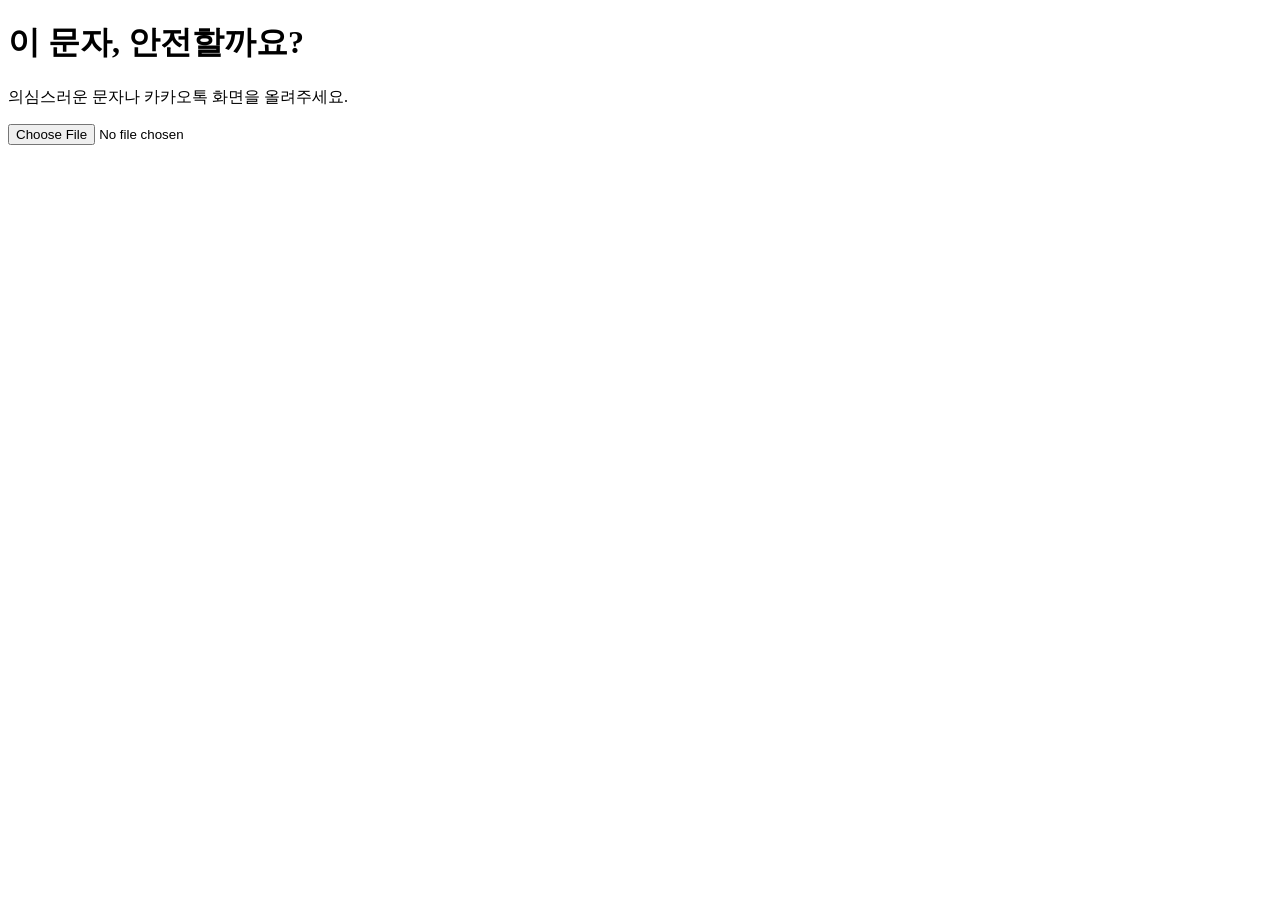
==== src/main/resources/templates/index.html @ 05caad99 "first commit" ====
<!DOCTYPE html>
<html lang="ko">
<head>
    <meta charset="UTF-8">
    <meta
        name="viewport"
        content="width=device-width, initial-scale=1.0"
    >
    <title>이 문자, 안전할까요?</title>
</head>
<body>
    <h1>이 문자, 안전할까요?</h1>
    <p>의심스러운 문자나 카카오톡 화면을 올려주세요.</p>

    <input type="file" accept="image/png, image/jpeg">
</body>
</html>
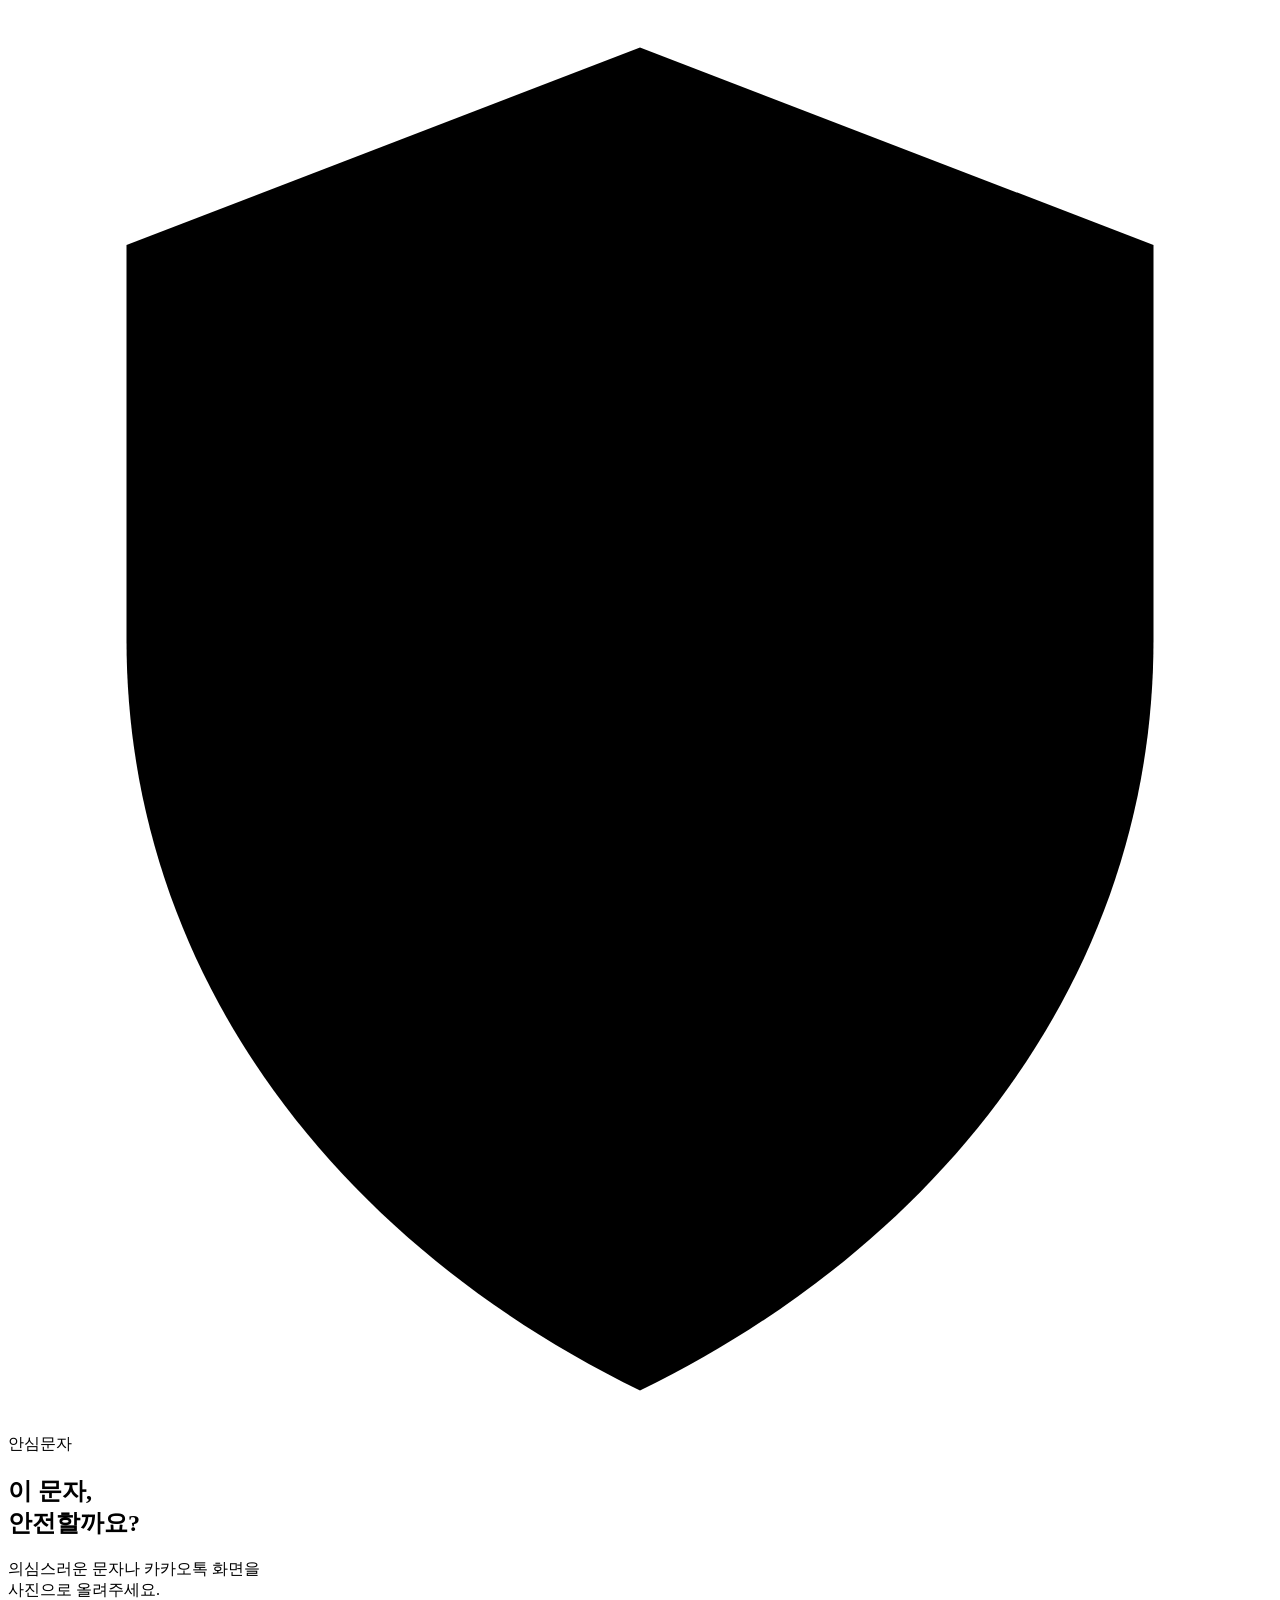
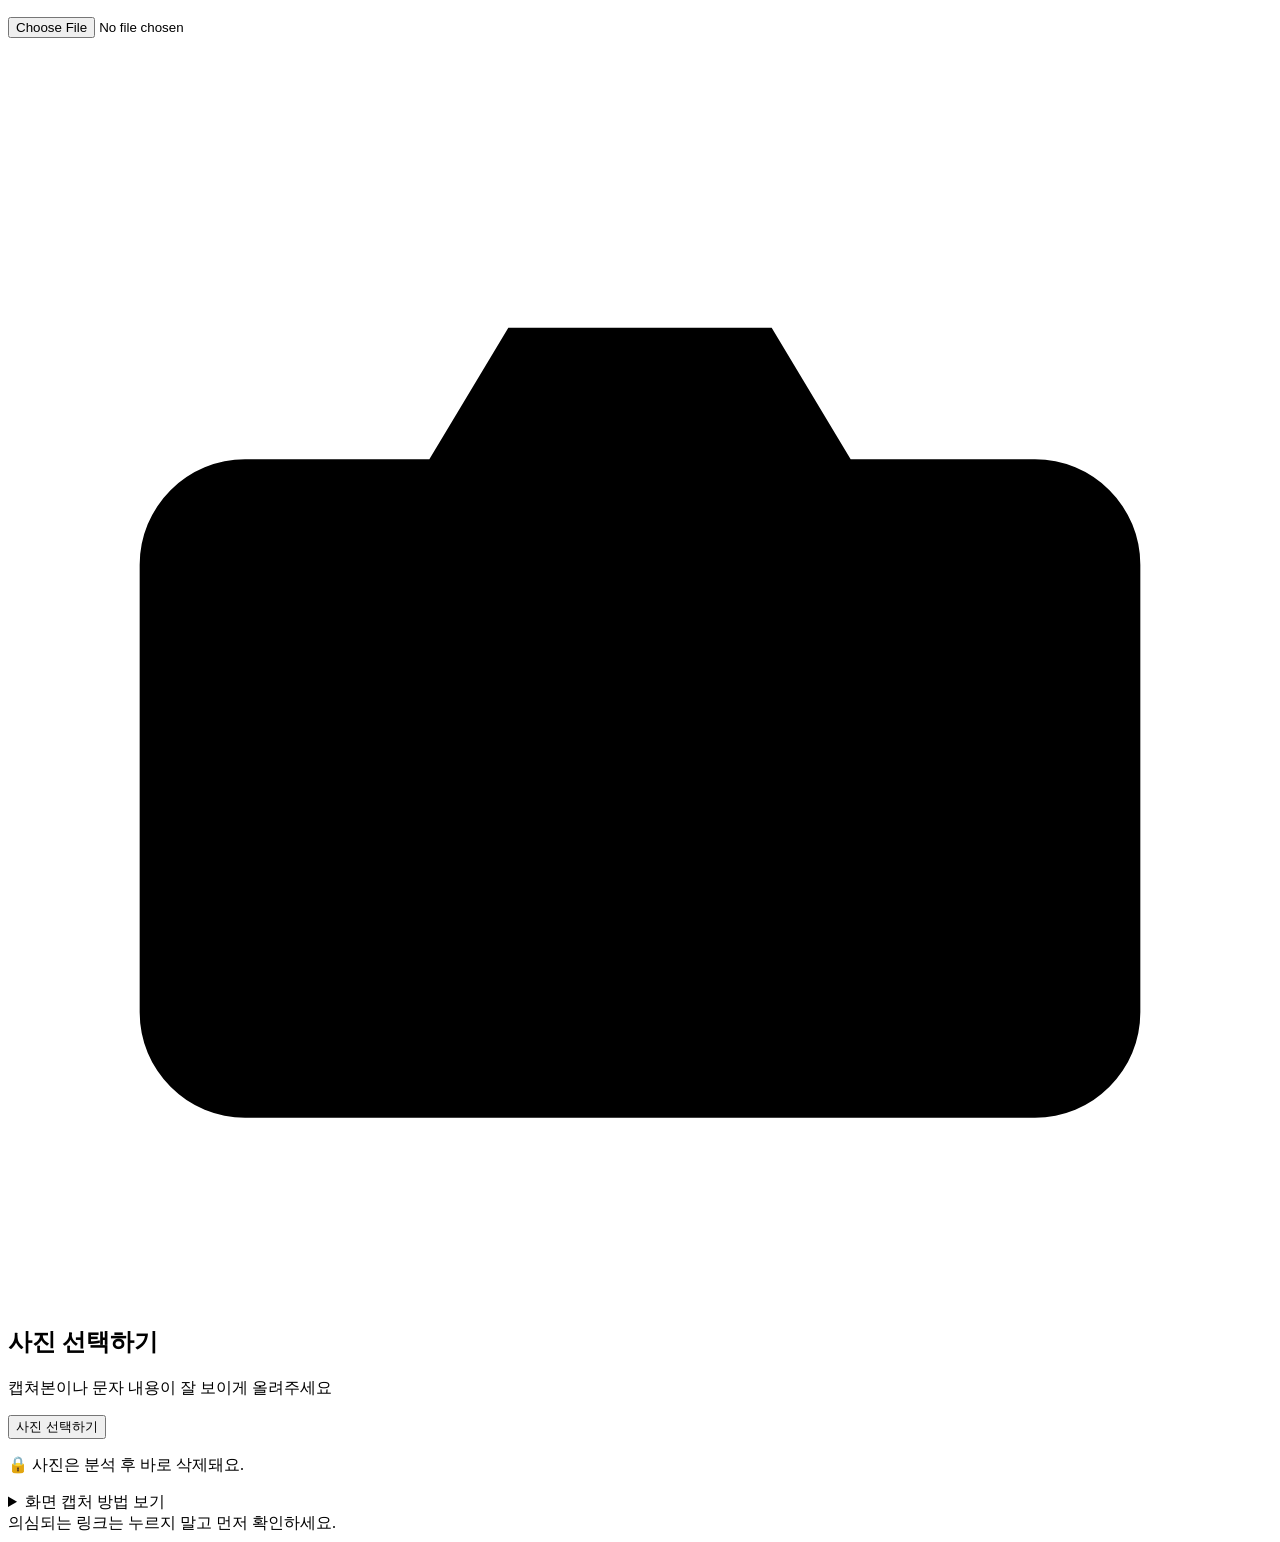
==== commit 169499f1: "feat: Front-end" ====
--- a/src/main/resources/templates/index.html
+++ b/src/main/resources/templates/index.html
@@ -1,17 +1,58 @@
-<!DOCTYPE html>
-<html lang="ko">
-<head>
-    <meta charset="UTF-8">
-    <meta
-        name="viewport"
-        content="width=device-width, initial-scale=1.0"
-    >
-    <title>이 문자, 안전할까요?</title>
-</head>
-<body>
-    <h1>이 문자, 안전할까요?</h1>
-    <p>의심스러운 문자나 카카오톡 화면을 올려주세요.</p>
-
-    <input type="file" accept="image/png, image/jpeg">
-</body>
-</html>+<!DOCTYPE html>
+<html lang="ko" xmlns:th="http://www.thymeleaf.org">
+<head>
+    <meta charset="UTF-8">
+    <meta name="viewport" content="width=device-width, initial-scale=1.0">
+    <meta name="description" content="의심스러운 문자나 카카오톡 화면을 사진으로 올려 안전 여부를 확인하세요.">
+    <title>안심문자 | 스미싱 검사</title>
+    <link rel="stylesheet" th:href="@{/css/style.css}" href="/css/style.css">
+</head>
+<body>
+    <main class="app-shell">
+        <header class="brand" aria-label="안심문자">
+            <span class="brand__mark" aria-hidden="true">
+                <svg viewBox="0 0 32 36"><path d="M16 1 29 6v10c0 8.5-5.4 15.3-13 19C8.4 31.3 3 24.5 3 16V6l13-5Z"/><path class="brand__check" d="m10 17 4 4 8-9"/></svg>
+            </span>
+            <span>안심문자</span>
+        </header>
+
+        <section class="intro" aria-labelledby="page-title">
+            <h1 id="page-title">이 문자,<br>안전할까요?</h1>
+            <p>의심스러운 문자나 카카오톡 화면을<br>사진으로 올려주세요.</p>
+        </section>
+
+        <section class="upload-card" id="uploadCard">
+            <input class="visually-hidden" id="imageInput" type="file"
+                   accept="image/png,image/jpeg,image/webp,image/gif"
+                   aria-describedby="uploadHint fileError">
+            <div class="upload-card__empty" id="emptyState">
+                <span class="camera-icon" aria-hidden="true">
+                    <svg viewBox="0 0 48 48"><path d="M9 16h7l3-5h10l3 5h7a4 4 0 0 1 4 4v17a4 4 0 0 1-4 4H9a4 4 0 0 1-4-4V20a4 4 0 0 1 4-4Z"/><circle cx="24" cy="28" r="8"/></svg>
+                </span>
+                <h2>사진 선택하기</h2>
+                <p id="uploadHint">캡쳐본이나 문자 내용이 잘 보이게 올려주세요</p>
+            </div>
+            <div class="preview" id="previewState" hidden>
+                <img id="imagePreview" alt="선택한 문자 화면 미리보기">
+                <p class="preview__name" id="fileName"></p>
+            </div>
+            <button class="primary-button analyze-button" id="analyzeButton" type="button" hidden>
+                이 사진 분석하기
+            </button>
+            <button class="primary-button" id="selectButton" type="button">사진 선택하기</button>
+            <p class="file-error" id="fileError" role="alert" aria-live="polite"></p>
+        </section>
+
+        <p class="privacy-note"><span aria-hidden="true">🔒</span> 사진은 분석 후 바로 삭제돼요.</p>
+        <details class="capture-guide">
+            <summary>화면 캡처 방법 보기</summary>
+            <div class="capture-guide__content">
+                <p><strong>아이폰</strong> 측면 버튼과 음량 높이기 버튼을 동시에 눌러주세요.</p>
+                <p><strong>안드로이드</strong> 전원 버튼과 음량 낮추기 버튼을 동시에 눌러주세요.</p>
+            </div>
+        </details>
+        <footer>의심되는 링크는 누르지 말고 먼저 확인하세요.</footer>
+    </main>
+    <script th:src="@{/js/index.js}" src="/js/index.js" defer></script>
+</body>
+</html>
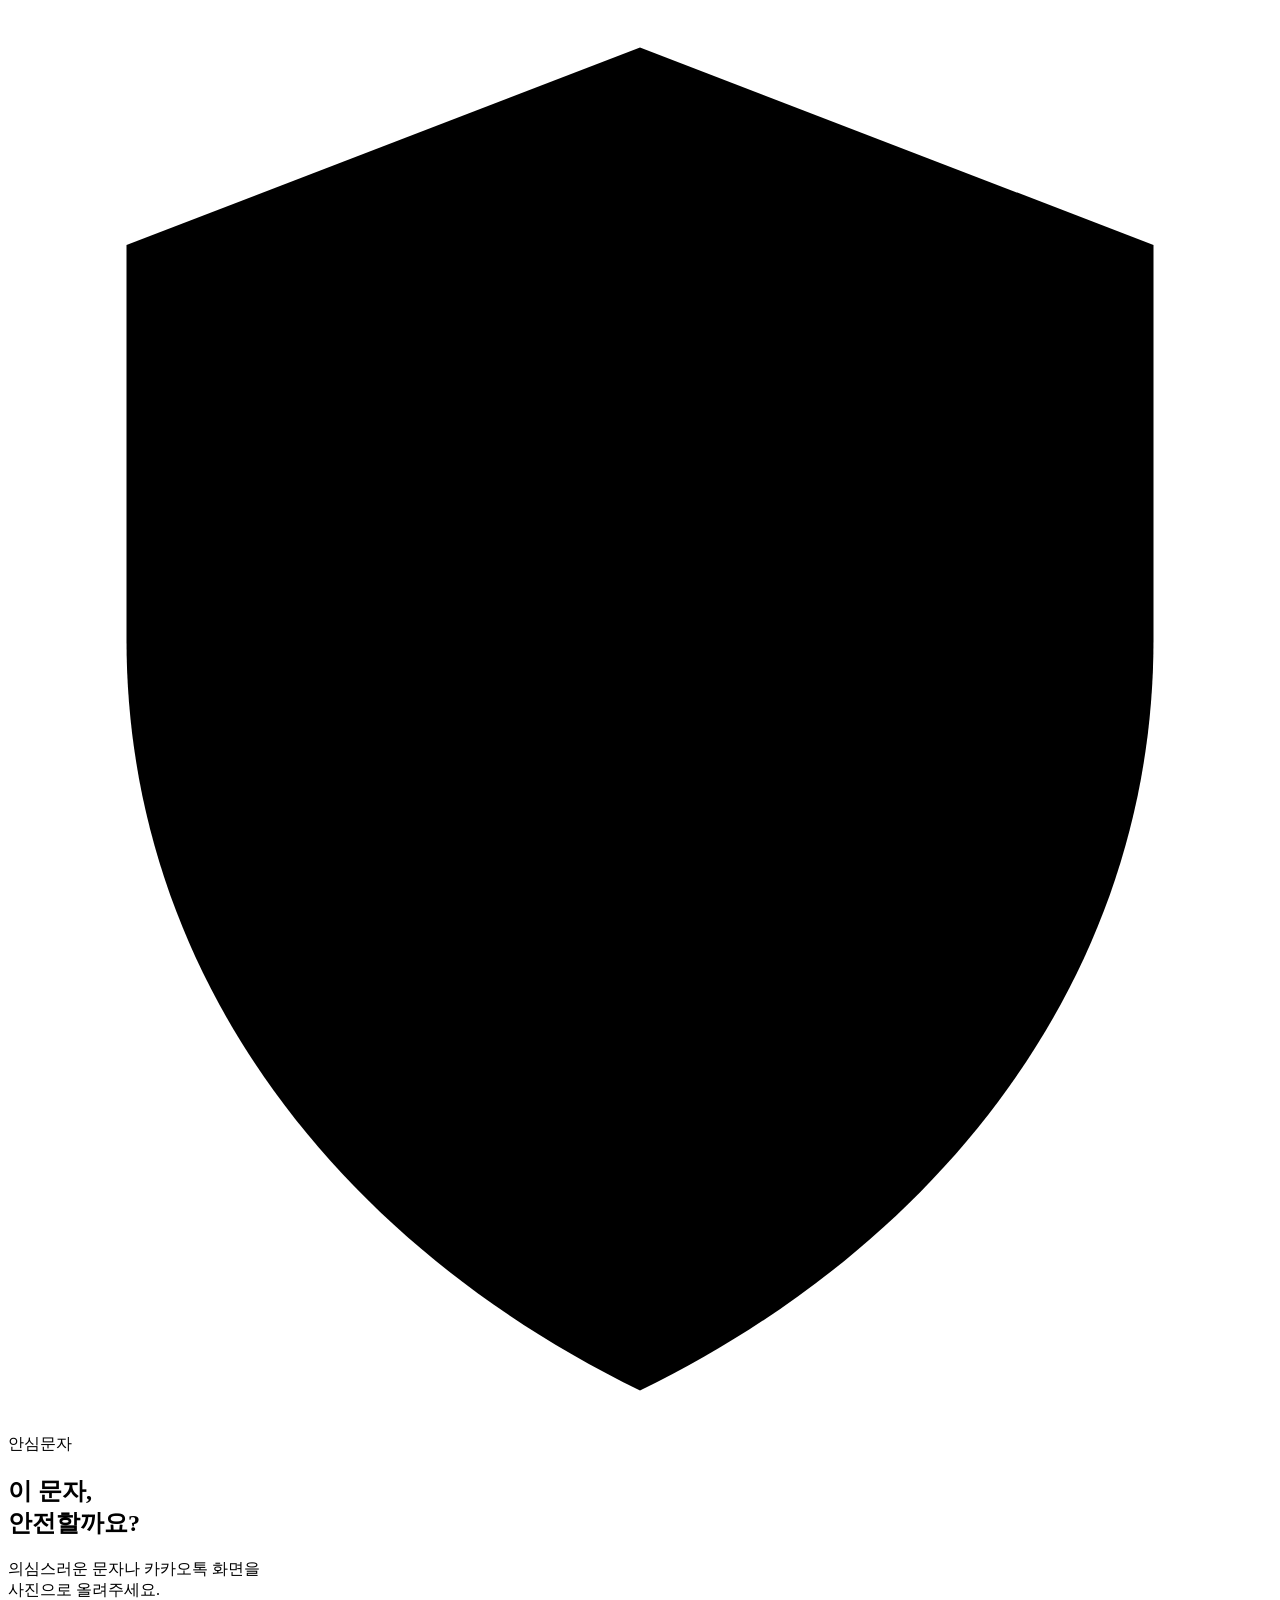
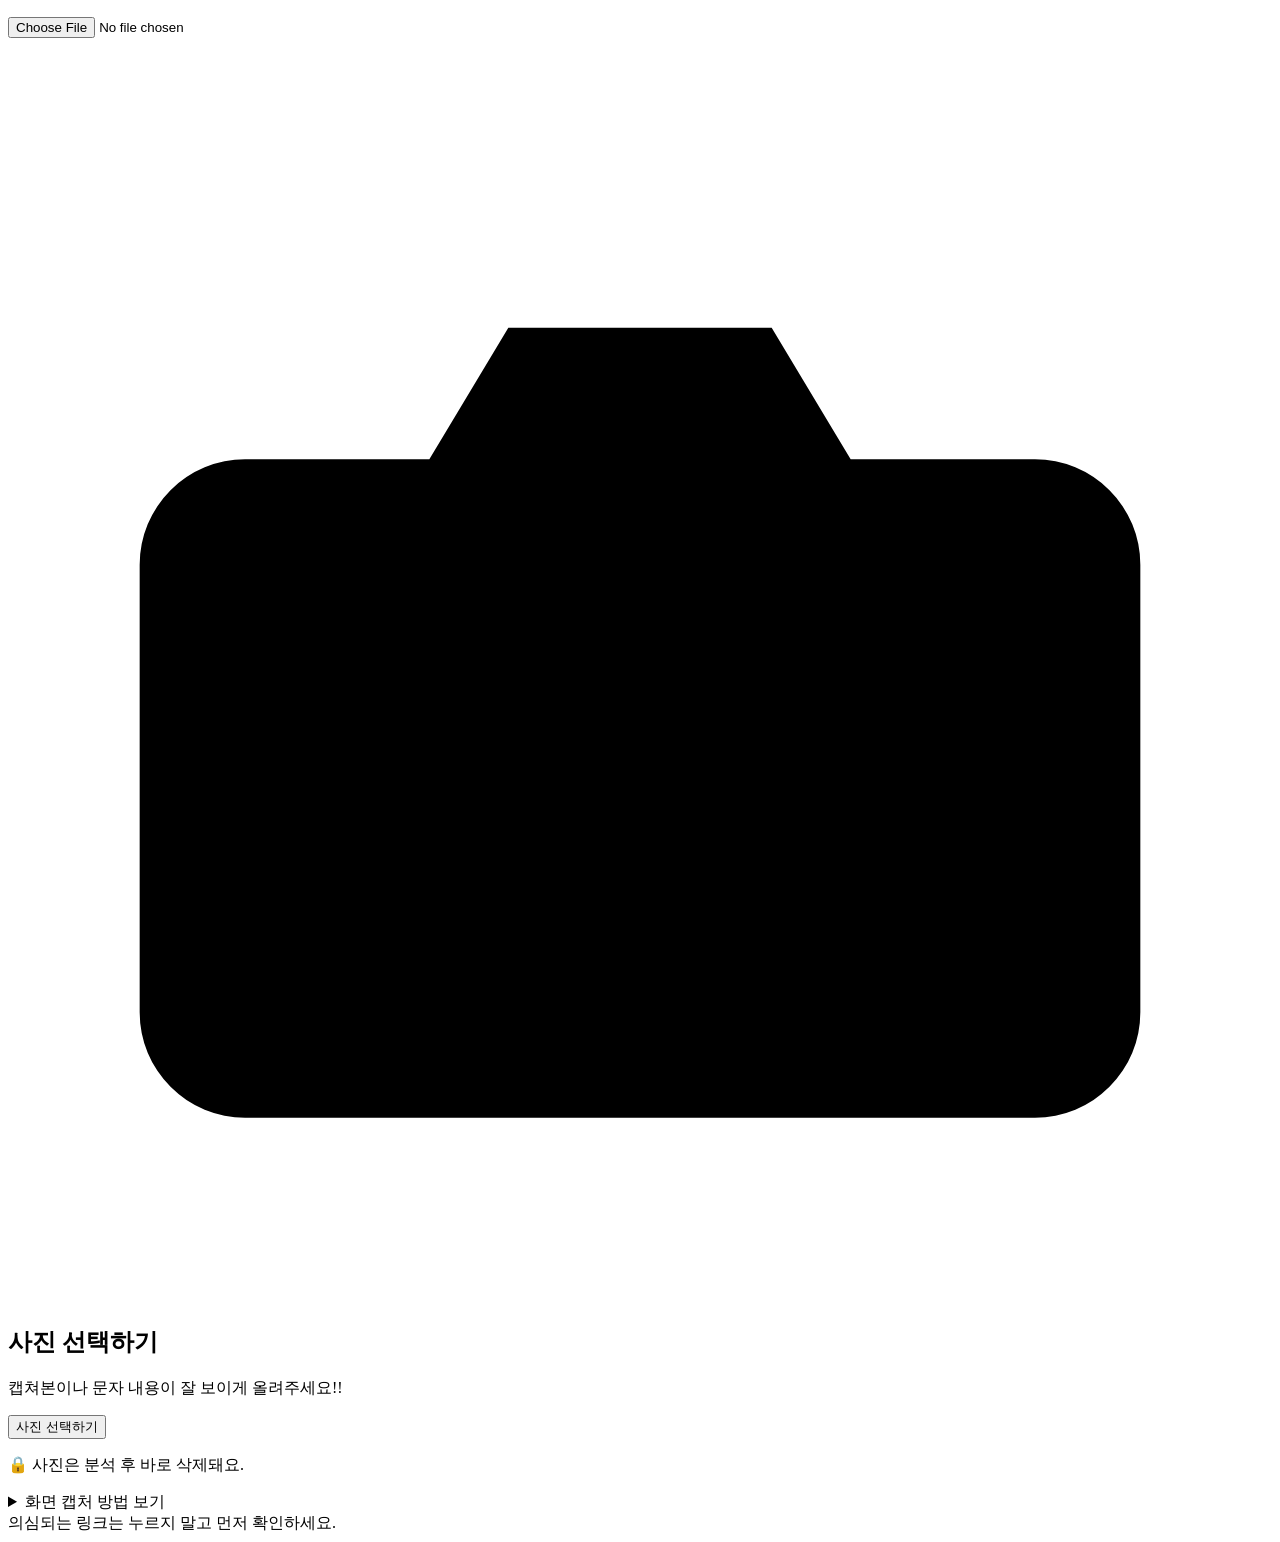
==== commit 4e5b639e: "fix: restore analysis and verified CI/CD without training artifacts" ====
--- a/src/main/resources/templates/index.html
+++ b/src/main/resources/templates/index.html
@@ -23,14 +23,14 @@
 
         <section class="upload-card" id="uploadCard">
             <input class="visually-hidden" id="imageInput" type="file"
-                   accept="image/png,image/jpeg,image/webp,image/gif"
+                   accept="image/png,image/jpeg"
                    aria-describedby="uploadHint fileError">
             <div class="upload-card__empty" id="emptyState">
                 <span class="camera-icon" aria-hidden="true">
                     <svg viewBox="0 0 48 48"><path d="M9 16h7l3-5h10l3 5h7a4 4 0 0 1 4 4v17a4 4 0 0 1-4 4H9a4 4 0 0 1-4-4V20a4 4 0 0 1 4-4Z"/><circle cx="24" cy="28" r="8"/></svg>
                 </span>
                 <h2>사진 선택하기</h2>
-                <p id="uploadHint">캡쳐본이나 문자 내용이 잘 보이게 올려주세요</p>
+                <p id="uploadHint">캡쳐본이나 문자 내용이 잘 보이게 올려주세요!!</p>
             </div>
             <div class="preview" id="previewState" hidden>
                 <img id="imagePreview" alt="선택한 문자 화면 미리보기">
@@ -39,6 +39,7 @@
             <button class="primary-button analyze-button" id="analyzeButton" type="button" hidden>
                 이 사진 분석하기
             </button>
+            <p class="analysis-hint" id="analysisHint" role="status" hidden>분석에는 대략 5초 정도 걸립니다.</p>
             <button class="primary-button" id="selectButton" type="button">사진 선택하기</button>
             <p class="file-error" id="fileError" role="alert" aria-live="polite"></p>
         </section>
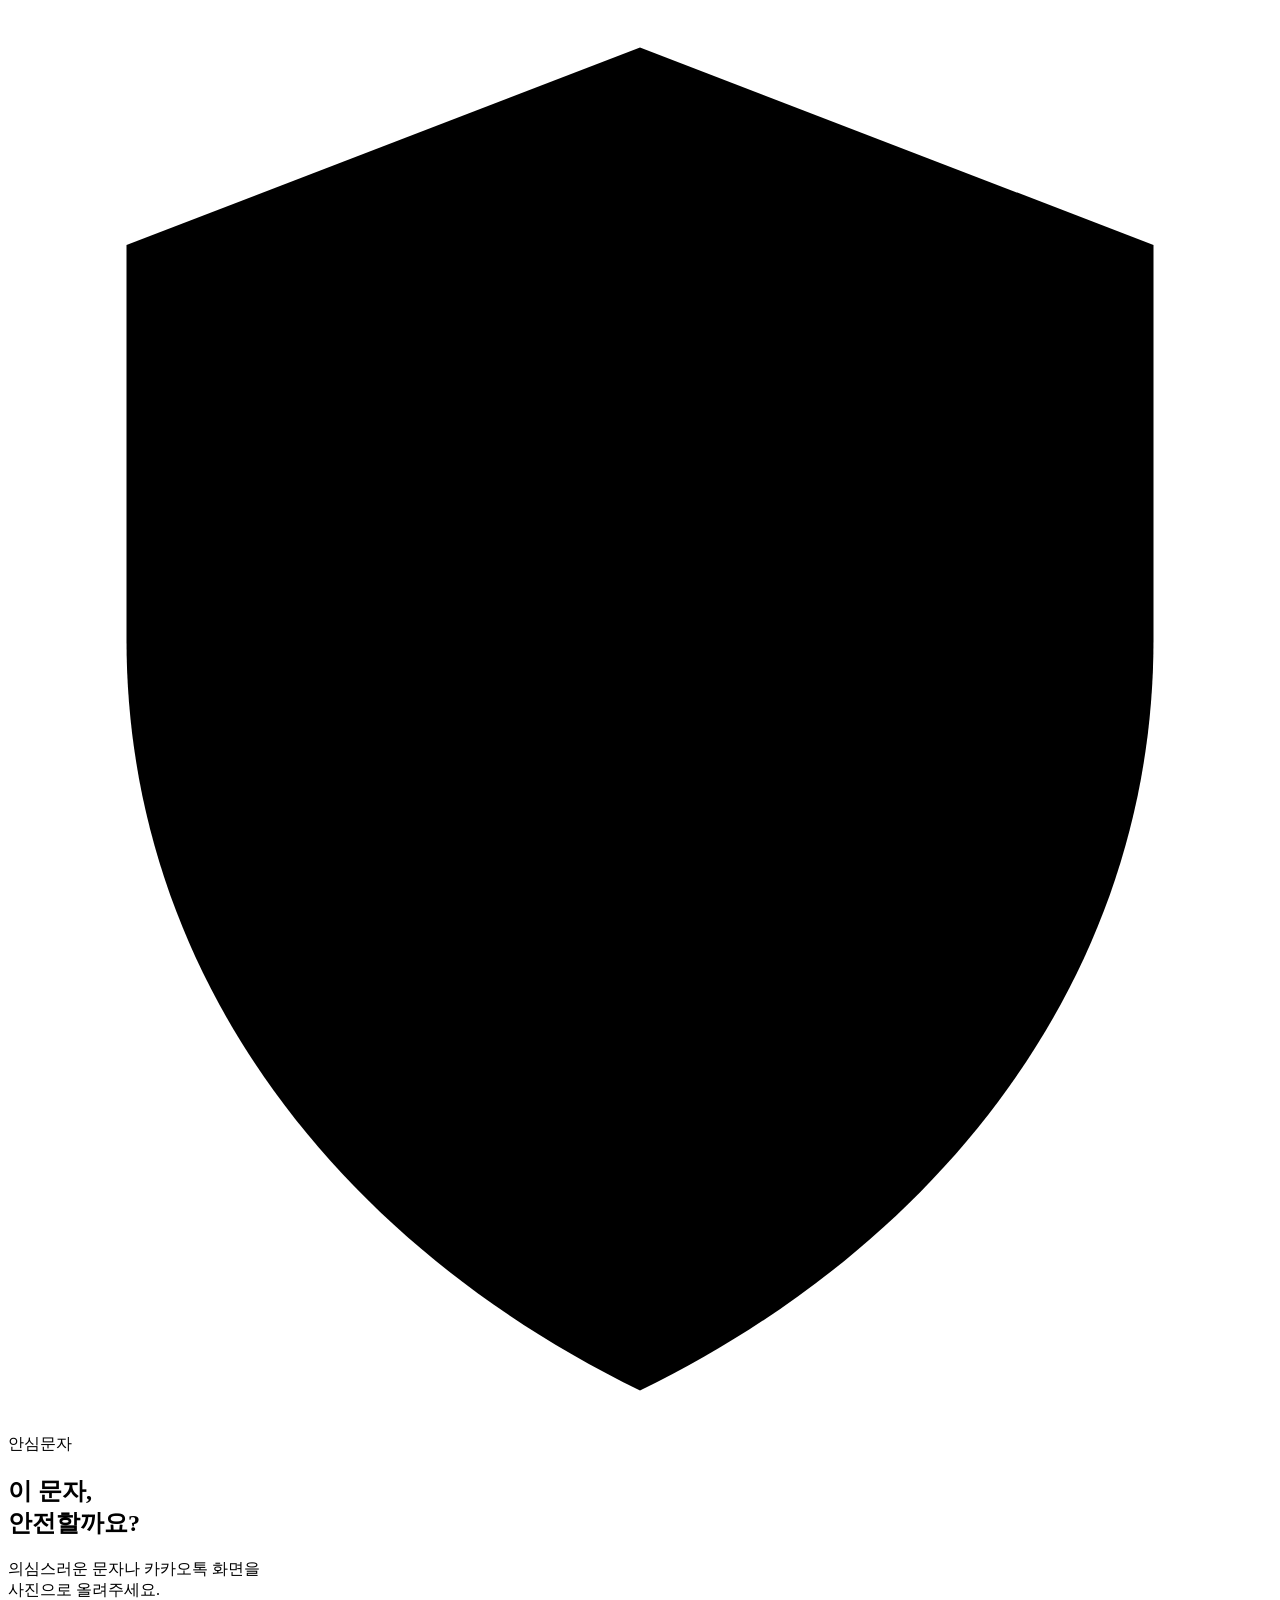
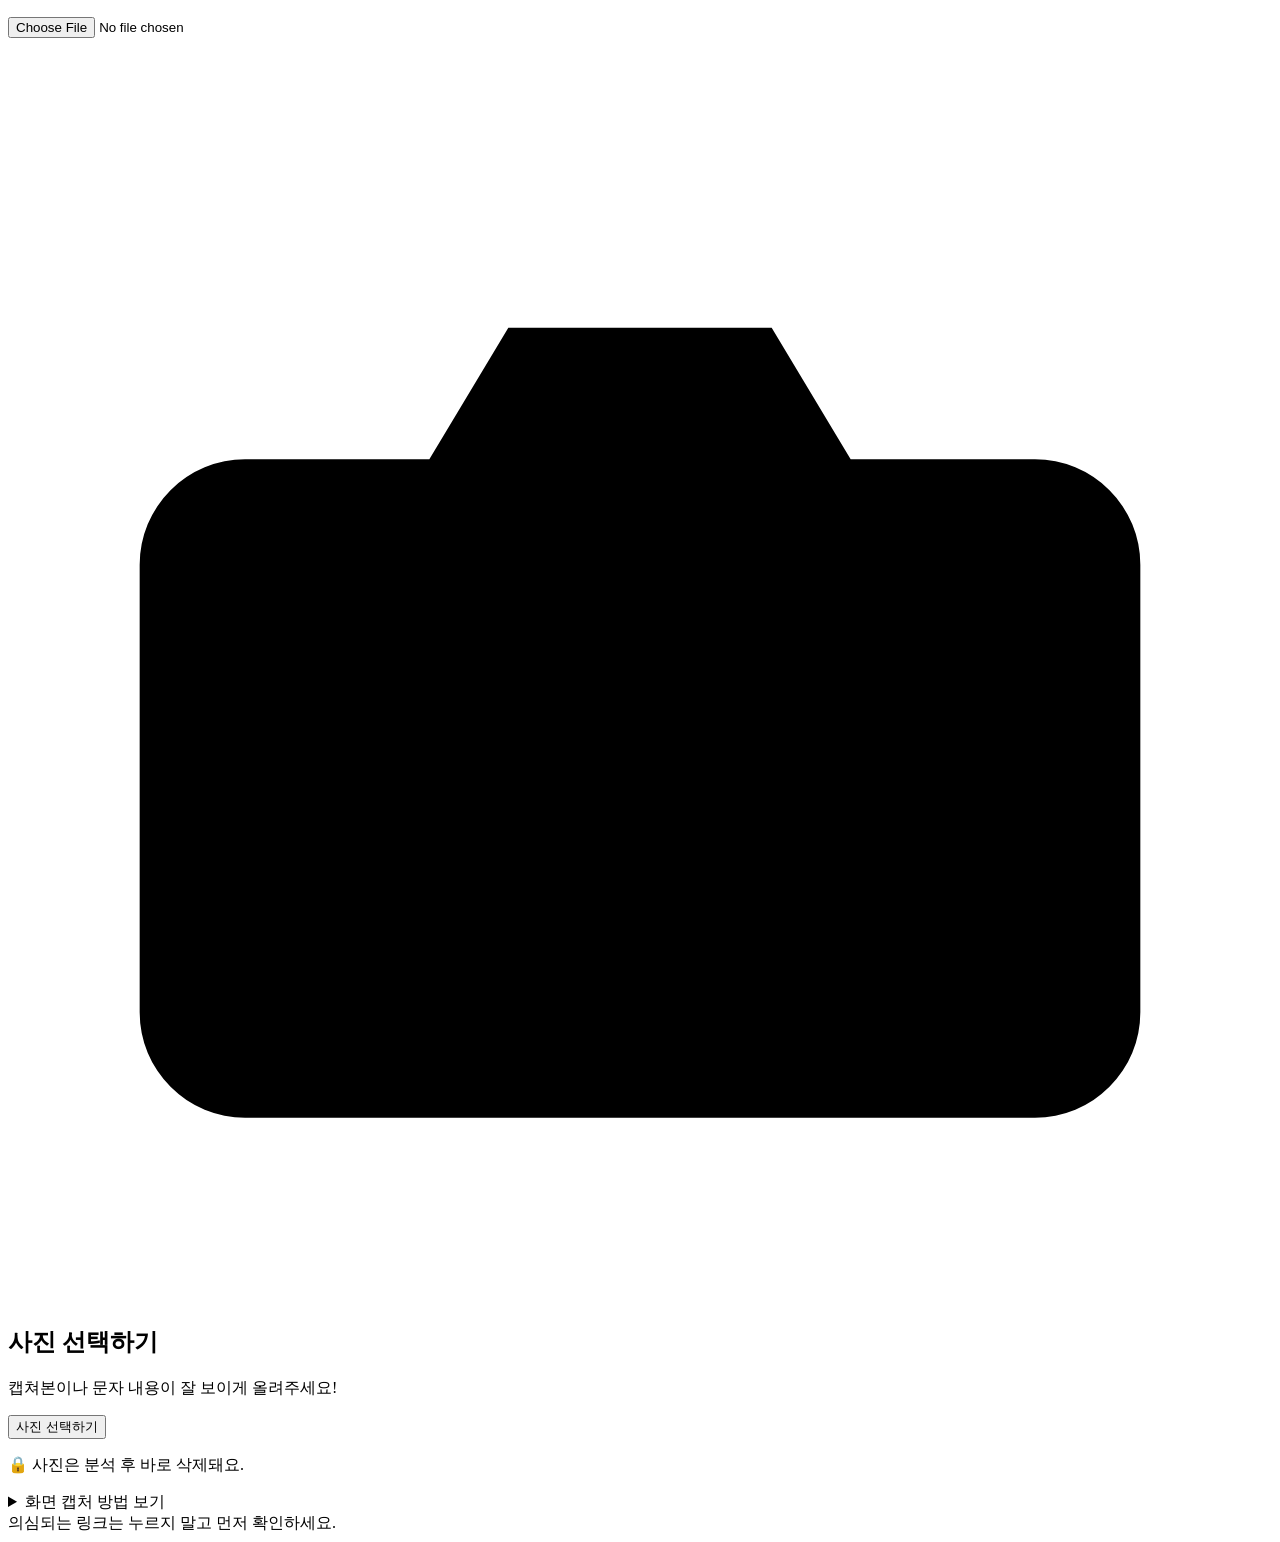
==== commit 5708ec2a: "오타 수정" ====
--- a/src/main/resources/templates/index.html
+++ b/src/main/resources/templates/index.html
@@ -30,7 +30,7 @@
                     <svg viewBox="0 0 48 48"><path d="M9 16h7l3-5h10l3 5h7a4 4 0 0 1 4 4v17a4 4 0 0 1-4 4H9a4 4 0 0 1-4-4V20a4 4 0 0 1 4-4Z"/><circle cx="24" cy="28" r="8"/></svg>
                 </span>
                 <h2>사진 선택하기</h2>
-                <p id="uploadHint">캡쳐본이나 문자 내용이 잘 보이게 올려주세요!!</p>
+                <p id="uploadHint">캡쳐본이나 문자 내용이 잘 보이게 올려주세요!</p>
             </div>
             <div class="preview" id="previewState" hidden>
                 <img id="imagePreview" alt="선택한 문자 화면 미리보기">
